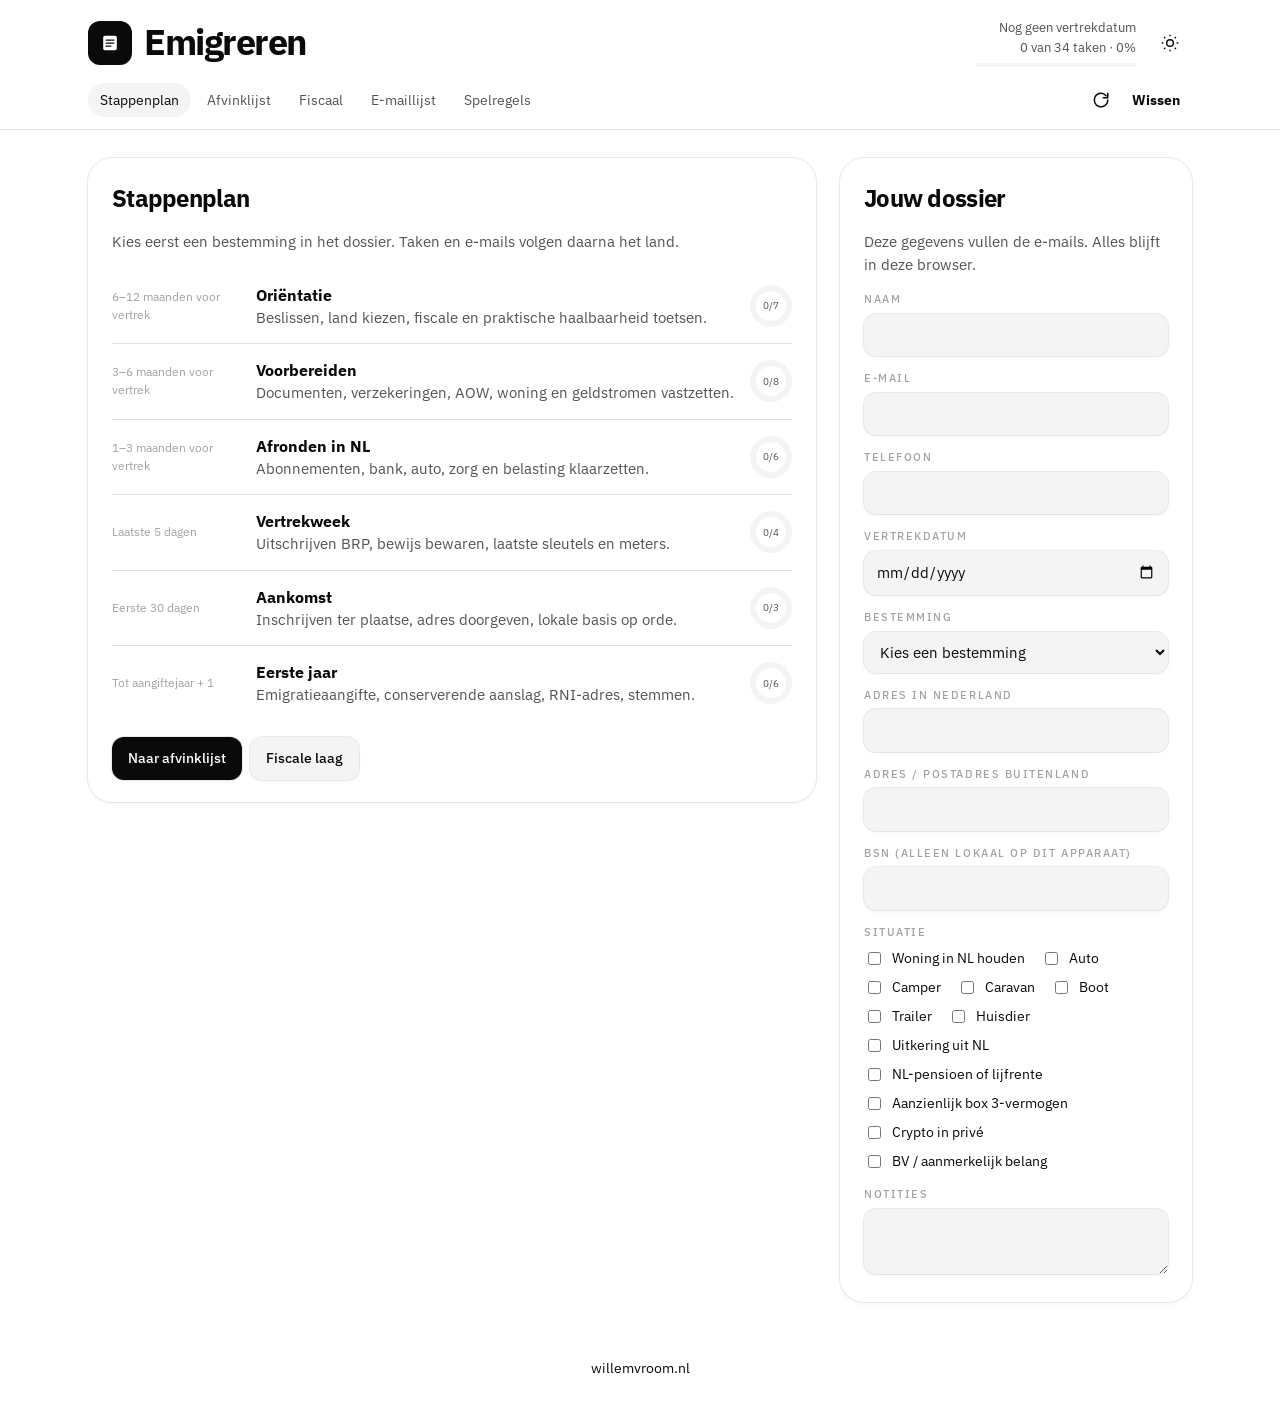
==== index.html @ e434f5fa "Trailer als apart RDW-voertuig naast de RIB" ====
<!DOCTYPE html>
<html lang="nl">
  <head>
    <meta charset="utf-8" />
    <meta name="viewport" content="width=device-width, initial-scale=1" />
    <title>Emigreren</title>
    <meta name="description" content="Stappenplan, afvinklijst en e-mails voor emigreren vanuit Nederland." />
    <meta name="theme-color" content="#ffffff" />
    <link rel="preconnect" href="https://fonts.googleapis.com" />
    <link rel="preconnect" href="https://fonts.gstatic.com" crossorigin />
    <link rel="stylesheet" href="https://fonts.googleapis.com/css2?family=IBM+Plex+Sans:ital,wght@0,400;0,500;0,600;0,700;0,900&display=swap" />
    <link rel="stylesheet" href="styles.css?v=15" />
    <script>
      try {
        if (localStorage.getItem("emigreren-theme") === "dark") {
          document.documentElement.classList.add("dark");
          document.documentElement.style.colorScheme = "dark";
        }
      } catch (e) {}
    </script>
  </head>
  <body>
    <header class="app-header">
      <div class="header-row">
        <div class="brand">
          <span class="mark" aria-hidden="true">
            <svg width="20" height="20" viewBox="0 0 20 20" fill="none">
              <rect x="3.2" y="2.8" width="13.6" height="14.4" rx="1.6" fill="var(--primary-fg)"/>
              <path d="M6.2 7.2h7.6M6.2 10.2h7.6M6.2 13.2h4.6" stroke="var(--primary)" stroke-width="1.3" stroke-linecap="round"/>
            </svg>
          </span>
          <h1>Emigreren</h1>
        </div>
        <div class="header-meta">
          <div class="progress-meta">
            <div id="progress-days">—</div>
            <div id="progress-label">—</div>
            <div class="progress-bar"><span></span></div>
          </div>
          <button class="icon-btn" id="theme-toggle" type="button" aria-label="Thema">
            <svg class="icon-sun" width="20" height="20" viewBox="0 0 24 24" fill="none" stroke="currentColor" stroke-width="1.75">
              <circle cx="12" cy="12" r="4"/><path d="M12 2v2M12 20v2M4.9 4.9l1.4 1.4M17.7 17.7l1.4 1.4M2 12h2M20 12h2M4.9 19.1l1.4-1.4M17.7 6.3l1.4-1.4"/>
            </svg>
            <svg class="icon-moon" width="20" height="20" viewBox="0 0 24 24" fill="none" stroke="currentColor" stroke-width="1.75" style="display:none">
              <path d="M21 14.3A8.5 8.5 0 1 1 9.7 3a7 7 0 0 0 11.3 11.3z"/>
            </svg>
          </button>
        </div>
      </div>
      <nav class="tabs">
        <button data-tab="plan" class="active">Stappenplan</button>
        <button data-tab="lijst">Afvinklijst</button>
        <button data-tab="fiscaal">Fiscaal</button>
        <button data-tab="mail">E-maillijst</button>
        <button data-tab="info">Spelregels</button>
        <span class="tab-actions">
          <button class="tab-icon" id="reload-app" type="button" title="Vernieuwen" aria-label="Vernieuwen">
            <svg width="18" height="18" viewBox="0 0 24 24" fill="none" stroke="currentColor" stroke-width="2" stroke-linecap="round" stroke-linejoin="round" aria-hidden="true">
              <path d="M21 12a9 9 0 1 1-2.2-5.8"/>
              <path d="M21 3v6h-6"/>
            </svg>
          </button>
          <button class="tab-reset" id="reset-data" type="button">Wissen</button>
        </span>
      </nav>
    </header>
    <main id="view"></main>
    <p class="site-footer"><a href="https://www.willemvroom.nl" target="_blank" rel="noopener">willemvroom.nl</a></p>
    <script src="data.js?v=20"></script>
    <script src="fiscal.js?v=20"></script>
    <script src="app.js?v=20"></script>
  </body>
</html>
---- styles.css ----
:root {
  --bg: #ffffff;
  --surface: #ffffff;
  --surface-2: #f4f4f5;
  --surface-3: #e4e4e7;
  --fg: #0a0a0a;
  --fg-muted: #52525b;
  --fg-subtle: #a1a1aa;
  --primary: #0a0a0a;
  --primary-fg: #ffffff;
  --border: color-mix(in oklab, #0a0a0a 12%, transparent);
  --ring: #0a0a0a;
  --shadow: 0 0 0 1px rgba(10, 10, 10, 0.08), 0 1px 2px -1px rgba(10, 10, 10, 0.04), 0 2px 6px 0 rgba(10, 10, 10, 0.03);
  --sans: "IBM Plex Sans", "Segoe UI", system-ui, sans-serif;
  --radius: 16px;
  --radius-lg: 24px;
  --ease: cubic-bezier(0.23, 1, 0.32, 1);
}

html.dark {
  --bg: #0a0a0a;
  --surface: #0a0a0a;
  --surface-2: #18181b;
  --surface-3: #27272a;
  --fg: #fafafa;
  --fg-muted: #a1a1aa;
  --fg-subtle: #71717a;
  --primary: #fafafa;
  --primary-fg: #0a0a0a;
  --border: color-mix(in oklab, #fafafa 14%, transparent);
  --ring: #fafafa;
  --shadow: 0 0 0 1px rgba(255, 255, 255, 0.1);
  color-scheme: dark;
}

* { box-sizing: border-box; }
html, body { margin: 0; padding: 0; }
html {
  -webkit-font-smoothing: antialiased;
  -moz-osx-font-smoothing: grayscale;
}
body {
  font-family: var(--sans);
  background: var(--bg);
  color: var(--fg);
  line-height: 1.5;
  min-height: 100vh;
}
h1, h2, h3 { text-wrap: balance; font-weight: 900; }

.app-header {
  position: sticky;
  top: 0;
  z-index: 30;
  border-bottom: 1px solid var(--border);
  background: var(--bg);
}
.header-row {
  max-width: 72rem;
  margin: 0 auto;
  padding: 18px 24px 16px;
  display: flex;
  align-items: center;
  justify-content: space-between;
  gap: 16px;
}
.brand {
  display: flex;
  align-items: center;
  gap: 12px;
  min-width: 0;
}
.mark {
  width: 44px;
  height: 44px;
  border-radius: 12px;
  background: var(--primary);
  color: var(--primary-fg);
  display: grid;
  place-items: center;
  flex-shrink: 0;
}
.mark svg { display: block; }
.brand h1 {
  margin: 0;
  font-size: clamp(1.6rem, 3vw, 2.25rem);
  letter-spacing: -0.04em;
  line-height: 0.95;
  font-weight: 900;
}
.header-meta {
  display: flex;
  align-items: center;
  gap: 12px;
  flex-shrink: 0;
}
.progress-meta {
  text-align: right;
  font-size: 13px;
  color: var(--fg-muted);
}
.progress-bar {
  width: 160px;
  height: 4px;
  background: var(--surface-2);
  border-radius: 99px;
  overflow: hidden;
  margin-left: auto;
  margin-top: 6px;
}
.progress-bar span {
  display: block;
  height: 100%;
  background: var(--fg);
  width: 0%;
}

.icon-btn {
  width: 44px;
  height: 44px;
  border: 0;
  background: transparent;
  color: var(--fg);
  display: inline-flex;
  align-items: center;
  justify-content: center;
  cursor: pointer;
  border-radius: 12px;
}
.icon-btn:hover { background: var(--surface-2); }

nav.tabs {
  max-width: 72rem;
  margin: 0 auto;
  padding: 0 24px 12px;
  display: flex;
  gap: 4px;
  overflow-x: auto;
}
nav.tabs button {
  background: none;
  border: 0;
  border-radius: 999px;
  padding: 6px 12px;
  font: inherit;
  font-size: 14px;
  color: var(--fg-muted);
  cursor: pointer;
  white-space: nowrap;
}
nav.tabs button:hover {
  background: var(--surface-2);
  color: var(--fg);
}
nav.tabs button.active {
  color: var(--fg);
  background: var(--surface-2);
}
nav.tabs .tab-actions {
  margin-left: auto;
  display: flex;
  align-items: center;
  gap: 2px;
}
nav.tabs .tab-reset {
  font-weight: 700;
  color: var(--fg);
}
nav.tabs .tab-icon {
  width: 34px;
  height: 34px;
  padding: 0;
  display: inline-flex;
  align-items: center;
  justify-content: center;
  color: var(--fg);
}

main { padding: 28px 24px 48px; max-width: 72rem; margin: 0 auto; }

.grid-2 {
  display: grid;
  grid-template-columns: minmax(0, 1fr) minmax(18rem, 22rem);
  gap: 24px;
  align-items: start;
}
.card {
  background: var(--surface);
  border-radius: var(--radius-lg);
  padding: 22px 24px;
  box-shadow: var(--shadow);
}
.card h2 {
  font-size: 1.5rem;
  letter-spacing: -0.03em;
  margin: 0 0 8px;
}
.muted { color: var(--fg-muted); font-size: 15px; }
.tiny { font-size: 12px; color: var(--fg-subtle); }

label.field {
  display: block;
  font-size: 11px;
  font-weight: 500;
  letter-spacing: 0.14em;
  text-transform: uppercase;
  color: var(--fg-subtle);
  margin: 14px 0 6px;
}
input[type="text"], input[type="date"], input[type="email"], input[type="tel"], select, textarea {
  width: 100%;
  font: inherit;
  font-size: 15px;
  padding: 10px 12px;
  border: 0;
  border-radius: 12px;
  background: var(--surface-2);
  color: var(--fg);
  box-shadow: var(--shadow);
}
select.dest-select {
  height: auto;
  min-height: 0;
  padding: 10px 12px;
}
.checks {
  display: flex;
  flex-wrap: wrap;
  gap: 8px 16px;
  margin-top: 8px;
}
.checks label { font-size: 14px; display: flex; gap: 8px; align-items: center; color: var(--fg); }

button.btn, a.btn {
  display: inline-flex;
  align-items: center;
  justify-content: center;
  gap: 8px;
  background: var(--primary);
  color: var(--primary-fg);
  border: 0;
  border-radius: 12px;
  padding: 11px 16px;
  font: inherit;
  font-size: 14px;
  font-weight: 500;
  cursor: pointer;
  text-decoration: none;
  box-shadow: var(--shadow);
}
button.btn:hover, a.btn:hover { opacity: 0.92; }
button.btn.ghost, a.btn.ghost {
  background: var(--surface-2);
  color: var(--fg);
}
button.btn.small { padding: 8px 12px; font-size: 13px; height: 36px; }

.phase-list { display: flex; flex-direction: column; gap: 0; }
.phase {
  display: grid;
  grid-template-columns: 132px 1fr auto;
  gap: 12px;
  align-items: center;
  padding: 14px 0;
  border-bottom: 1px solid var(--border);
}
.phase:last-child { border-bottom: 0; }
.phase .when { font-size: 12px; color: var(--fg-subtle); }
.phase h3 { margin: 0; font-size: 16px; font-weight: 700; }
.donut {
  width: 42px; height: 42px; border-radius: 50%;
  background: conic-gradient(var(--fg) calc(var(--p) * 1%), var(--surface-2) 0);
  display: grid; place-items: center;
}
.donut span {
  width: 30px; height: 30px; border-radius: 50%;
  background: var(--surface);
  font-size: 10px;
  color: var(--fg-muted);
  display: grid; place-items: center;
}

.toolbar {
  display: flex; flex-wrap: wrap; gap: 8px;
  margin-bottom: 16px; align-items: center;
}
.chip {
  border: 0;
  background: var(--surface);
  box-shadow: var(--shadow);
  border-radius: 999px;
  padding: 6px 12px;
  font-size: 13px;
  cursor: pointer;
  color: var(--fg-muted);
}
.chip.on { background: var(--primary); color: var(--primary-fg); box-shadow: none; }

.task {
  background: var(--surface);
  box-shadow: var(--shadow);
  border-radius: 16px;
  padding: 14px 16px;
  margin-bottom: 10px;
  display: grid;
  grid-template-columns: 28px 1fr;
  gap: 10px;
}
.task.done { opacity: 0.55; }
.task.done h3 { text-decoration: line-through; }
.task h3 { margin: 0 0 4px; font-size: 16px; font-weight: 700; }
.task .meta { display: flex; gap: 8px; flex-wrap: wrap; margin: 6px 0; }
.tag {
  font-size: 11px;
  letter-spacing: 0.08em;
  text-transform: uppercase;
  background: var(--surface-2);
  border-radius: 999px;
  padding: 2px 8px;
  color: var(--fg-muted);
}
.task a { color: var(--fg); }
.task input[type="checkbox"] { width: 18px; height: 18px; margin-top: 3px; }

.email-list { display: grid; gap: 12px; }
.email-item {
  background: var(--surface);
  box-shadow: var(--shadow);
  border-radius: var(--radius-lg);
  padding: 18px 20px;
}
.email-item h3 { margin: 0 0 4px; font-size: 16px; }
.preview {
  white-space: pre-wrap;
  font-size: 14px;
  background: var(--surface-2);
  border-radius: 12px;
  padding: 14px;
  margin-top: 12px;
  max-height: 280px;
  overflow: auto;
}
.row-actions { display: flex; gap: 8px; flex-wrap: wrap; margin-top: 16px; }

.text-btn {
  height: 44px;
  padding: 0 12px;
  border: 0;
  background: transparent;
  color: var(--fg);
  font: inherit;
  font-size: 14px;
  cursor: pointer;
  border-radius: 12px;
}
.text-btn:hover { background: var(--surface-2); }
.site-link {
  color: var(--fg);
  text-decoration: none;
  font-size: 14px;
  white-space: nowrap;
}
.site-link:hover { text-decoration: underline; text-underline-offset: 2px; }
.site-footer {
  max-width: 72rem;
  margin: 0 auto;
  padding: 8px 24px 48px;
  text-align: center;
  font-size: 14px;
}
.site-footer a { color: var(--fg); text-decoration: none; }
.site-footer a:hover { text-decoration: underline; text-underline-offset: 2px; }

.callout {
  border-left: 2px solid var(--fg);
  background: var(--surface-2);
  padding: 12px 14px;
  border-radius: 0 12px 12px 0;
  margin: 12px 0;
  font-size: 14px;
}
.callout strong { display: block; margin-bottom: 4px; }

table.grid {
  width: 100%;
  border-collapse: collapse;
  font-size: 14px;
  margin: 12px 0 4px;
}
table.grid th, table.grid td {
  text-align: left;
  vertical-align: top;
  padding: 10px 8px;
  border-bottom: 1px solid var(--border);
}
table.grid th {
  font-size: 11px;
  text-transform: uppercase;
  letter-spacing: 0.1em;
  color: var(--fg-subtle);
  font-weight: 600;
}

.fiscal-stack { display: flex; flex-direction: column; gap: 16px; }
.tie-list label { display: flex; gap: 10px; align-items: flex-start; font-size: 14px; margin: 8px 0; }
.risk {
  margin-top: 12px;
  padding: 12px 14px;
  border-radius: 12px;
  font-size: 14px;
  background: var(--surface-2);
}

@media (max-width: 800px) {
  .grid-2, .phase { grid-template-columns: 1fr; }
  .header-row, nav.tabs, main, .disclaimer, .site-footer { padding-left: 16px; padding-right: 16px; }
  .progress-bar { display: none; }
}
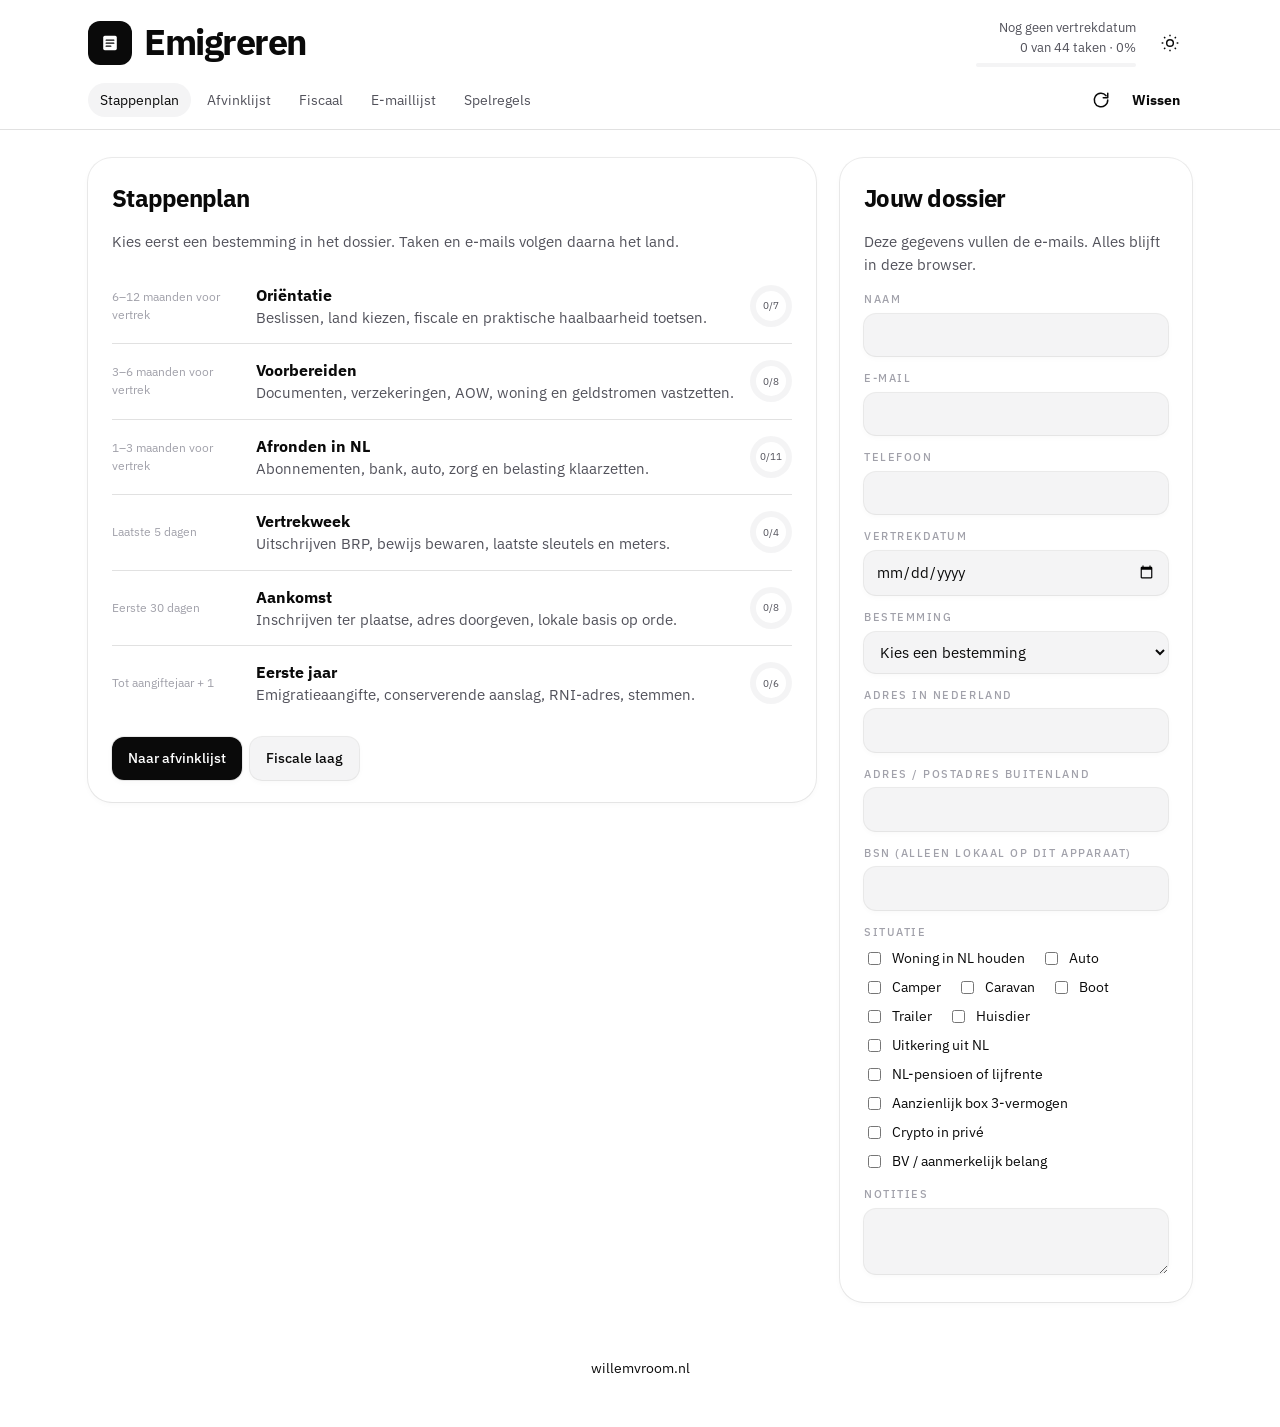
==== commit 9d70a0e8: "Voertuigtaken altijd zichtbaar in de afvinklijst" ====
--- a/index.html
+++ b/index.html
@@ -66,8 +66,8 @@
     </header>
     <main id="view"></main>
     <p class="site-footer"><a href="https://www.willemvroom.nl" target="_blank" rel="noopener">willemvroom.nl</a></p>
-    <script src="data.js?v=20"></script>
-    <script src="fiscal.js?v=20"></script>
-    <script src="app.js?v=20"></script>
+    <script src="data.js?v=21"></script>
+    <script src="fiscal.js?v=21"></script>
+    <script src="app.js?v=21"></script>
   </body>
 </html>
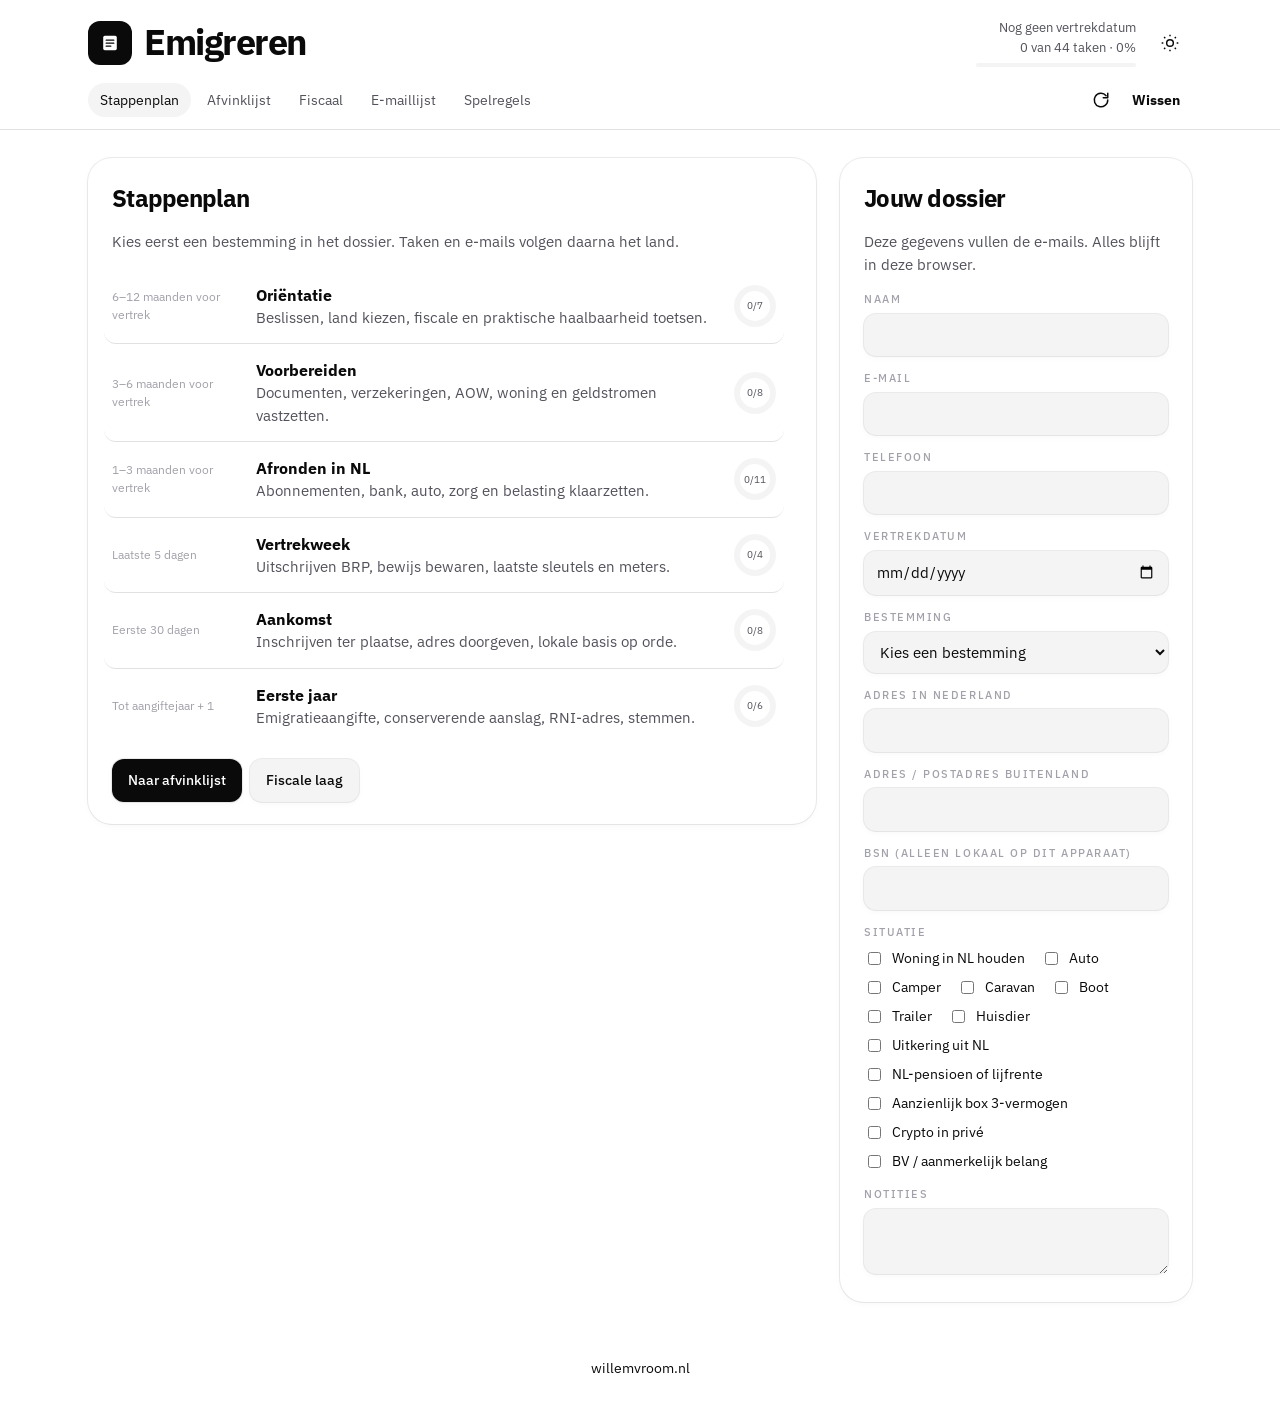
==== commit a8b138ed: "Fases in stappenplan openen de afvinklijst" ====
--- a/index.html
+++ b/index.html
@@ -9,7 +9,7 @@
     <link rel="preconnect" href="https://fonts.googleapis.com" />
     <link rel="preconnect" href="https://fonts.gstatic.com" crossorigin />
     <link rel="stylesheet" href="https://fonts.googleapis.com/css2?family=IBM+Plex+Sans:ital,wght@0,400;0,500;0,600;0,700;0,900&display=swap" />
-    <link rel="stylesheet" href="styles.css?v=15" />
+    <link rel="stylesheet" href="styles.css?v=23" />
     <script>
       try {
         if (localStorage.getItem("emigreren-theme") === "dark") {
@@ -66,8 +66,8 @@
     </header>
     <main id="view"></main>
     <p class="site-footer"><a href="https://www.willemvroom.nl" target="_blank" rel="noopener">willemvroom.nl</a></p>
-    <script src="data.js?v=21"></script>
-    <script src="fiscal.js?v=21"></script>
-    <script src="app.js?v=21"></script>
+    <script src="data.js?v=23"></script>
+    <script src="fiscal.js?v=23"></script>
+    <script src="app.js?v=23"></script>
   </body>
 </html>
--- a/styles.css
+++ b/styles.css
@@ -261,9 +261,19 @@
   grid-template-columns: 132px 1fr auto;
   gap: 12px;
   align-items: center;
-  padding: 14px 0;
+  padding: 14px 8px;
+  margin: 0 -8px;
+  border: 0;
   border-bottom: 1px solid var(--border);
-}
+  background: transparent;
+  color: inherit;
+  font: inherit;
+  text-align: left;
+  width: 100%;
+  cursor: pointer;
+  border-radius: 12px;
+}
+.phase:hover { background: var(--surface-2); }
 .phase:last-child { border-bottom: 0; }
 .phase .when { font-size: 12px; color: var(--fg-subtle); }
 .phase h3 { margin: 0; font-size: 16px; font-weight: 700; }
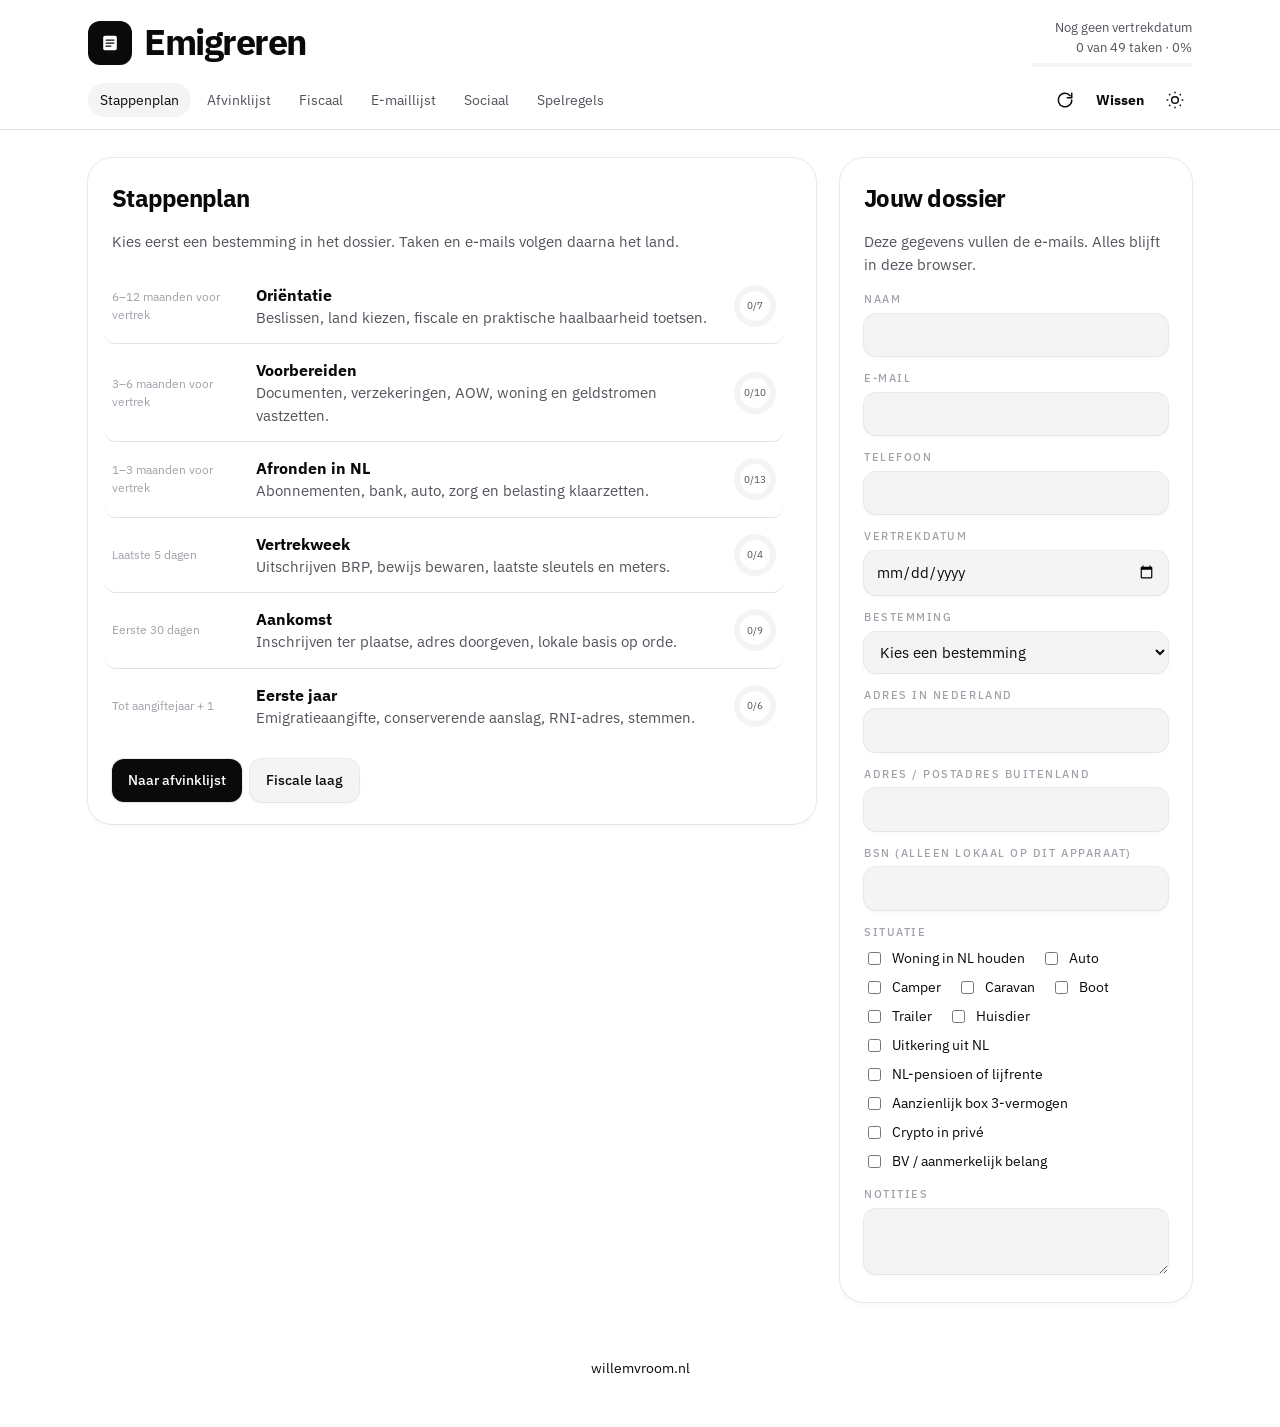
==== commit ef588b04: "Sync vanaf emigreren.grok.me v26 (tab Sociaal + nieuwere data/app/css)" ====
--- a/index.html
+++ b/index.html
@@ -9,7 +9,7 @@
     <link rel="preconnect" href="https://fonts.googleapis.com" />
     <link rel="preconnect" href="https://fonts.gstatic.com" crossorigin />
     <link rel="stylesheet" href="https://fonts.googleapis.com/css2?family=IBM+Plex+Sans:ital,wght@0,400;0,500;0,600;0,700;0,900&display=swap" />
-    <link rel="stylesheet" href="styles.css?v=23" />
+    <link rel="stylesheet" href="styles.css?v=26" />
     <script>
       try {
         if (localStorage.getItem("emigreren-theme") === "dark") {
@@ -37,14 +37,6 @@
             <div id="progress-label">—</div>
             <div class="progress-bar"><span></span></div>
           </div>
-          <button class="icon-btn" id="theme-toggle" type="button" aria-label="Thema">
-            <svg class="icon-sun" width="20" height="20" viewBox="0 0 24 24" fill="none" stroke="currentColor" stroke-width="1.75">
-              <circle cx="12" cy="12" r="4"/><path d="M12 2v2M12 20v2M4.9 4.9l1.4 1.4M17.7 17.7l1.4 1.4M2 12h2M20 12h2M4.9 19.1l1.4-1.4M17.7 6.3l1.4-1.4"/>
-            </svg>
-            <svg class="icon-moon" width="20" height="20" viewBox="0 0 24 24" fill="none" stroke="currentColor" stroke-width="1.75" style="display:none">
-              <path d="M21 14.3A8.5 8.5 0 1 1 9.7 3a7 7 0 0 0 11.3 11.3z"/>
-            </svg>
-          </button>
         </div>
       </div>
       <nav class="tabs">
@@ -52,6 +44,7 @@
         <button data-tab="lijst">Afvinklijst</button>
         <button data-tab="fiscaal">Fiscaal</button>
         <button data-tab="mail">E-maillijst</button>
+        <button data-tab="sociaal">Sociaal</button>
         <button data-tab="info">Spelregels</button>
         <span class="tab-actions">
           <button class="tab-icon" id="reload-app" type="button" title="Vernieuwen" aria-label="Vernieuwen">
@@ -61,13 +54,21 @@
             </svg>
           </button>
           <button class="tab-reset" id="reset-data" type="button">Wissen</button>
+          <button class="icon-btn" id="theme-toggle" type="button" aria-label="Thema">
+            <svg class="icon-sun" width="20" height="20" viewBox="0 0 24 24" fill="none" stroke="currentColor" stroke-width="1.75">
+              <circle cx="12" cy="12" r="4"/><path d="M12 2v2M12 20v2M4.9 4.9l1.4 1.4M17.7 17.7l1.4 1.4M2 12h2M20 12h2M4.9 19.1l1.4-1.4M17.7 6.3l1.4-1.4"/>
+            </svg>
+            <svg class="icon-moon" width="20" height="20" viewBox="0 0 24 24" fill="none" stroke="currentColor" stroke-width="1.75" style="display:none">
+              <path d="M21 14.3A8.5 8.5 0 1 1 9.7 3a7 7 0 0 0 11.3 11.3z"/>
+            </svg>
+          </button>
         </span>
       </nav>
     </header>
     <main id="view"></main>
     <p class="site-footer"><a href="https://www.willemvroom.nl" target="_blank" rel="noopener">willemvroom.nl</a></p>
-    <script src="data.js?v=23"></script>
-    <script src="fiscal.js?v=23"></script>
-    <script src="app.js?v=23"></script>
+    <script src="data.js?v=26"></script>
+    <script src="fiscal.js?v=26"></script>
+    <script src="app.js?v=26"></script>
   </body>
 </html>
--- a/styles.css
+++ b/styles.css
@@ -166,7 +166,8 @@
   font-weight: 700;
   color: var(--fg);
 }
-nav.tabs .tab-icon {
+nav.tabs .tab-icon,
+nav.tabs .icon-btn {
   width: 34px;
   height: 34px;
   padding: 0;
@@ -426,3 +427,27 @@
   .header-row, nav.tabs, main, .disclaimer, .site-footer { padding-left: 16px; padding-right: 16px; }
   .progress-bar { display: none; }
 }
+
+.person-form {
+  display: grid;
+  grid-template-columns: 1.4fr 0.9fr auto;
+  gap: 8px;
+  margin: 16px 0 8px;
+}
+.circle { margin-top: 18px; }
+.circle h3 { margin: 0 0 4px; font-size: 1rem; }
+.person {
+  display: grid;
+  grid-template-columns: 92px 1fr auto;
+  gap: 12px;
+  align-items: center;
+  padding: 10px 0;
+  border-bottom: 1px solid var(--border);
+}
+.person label { display: flex; gap: 8px; align-items: center; font-size: 13px; color: var(--fg-muted); }
+.person-actions { display: flex; gap: 6px; }
+.person.told strong { color: var(--fg-muted); text-decoration: line-through; }
+@media (max-width: 700px) {
+  .person-form, .person { grid-template-columns: 1fr; }
+}
+#media-form { grid-template-columns: 1fr auto; margin-top: 16px; }
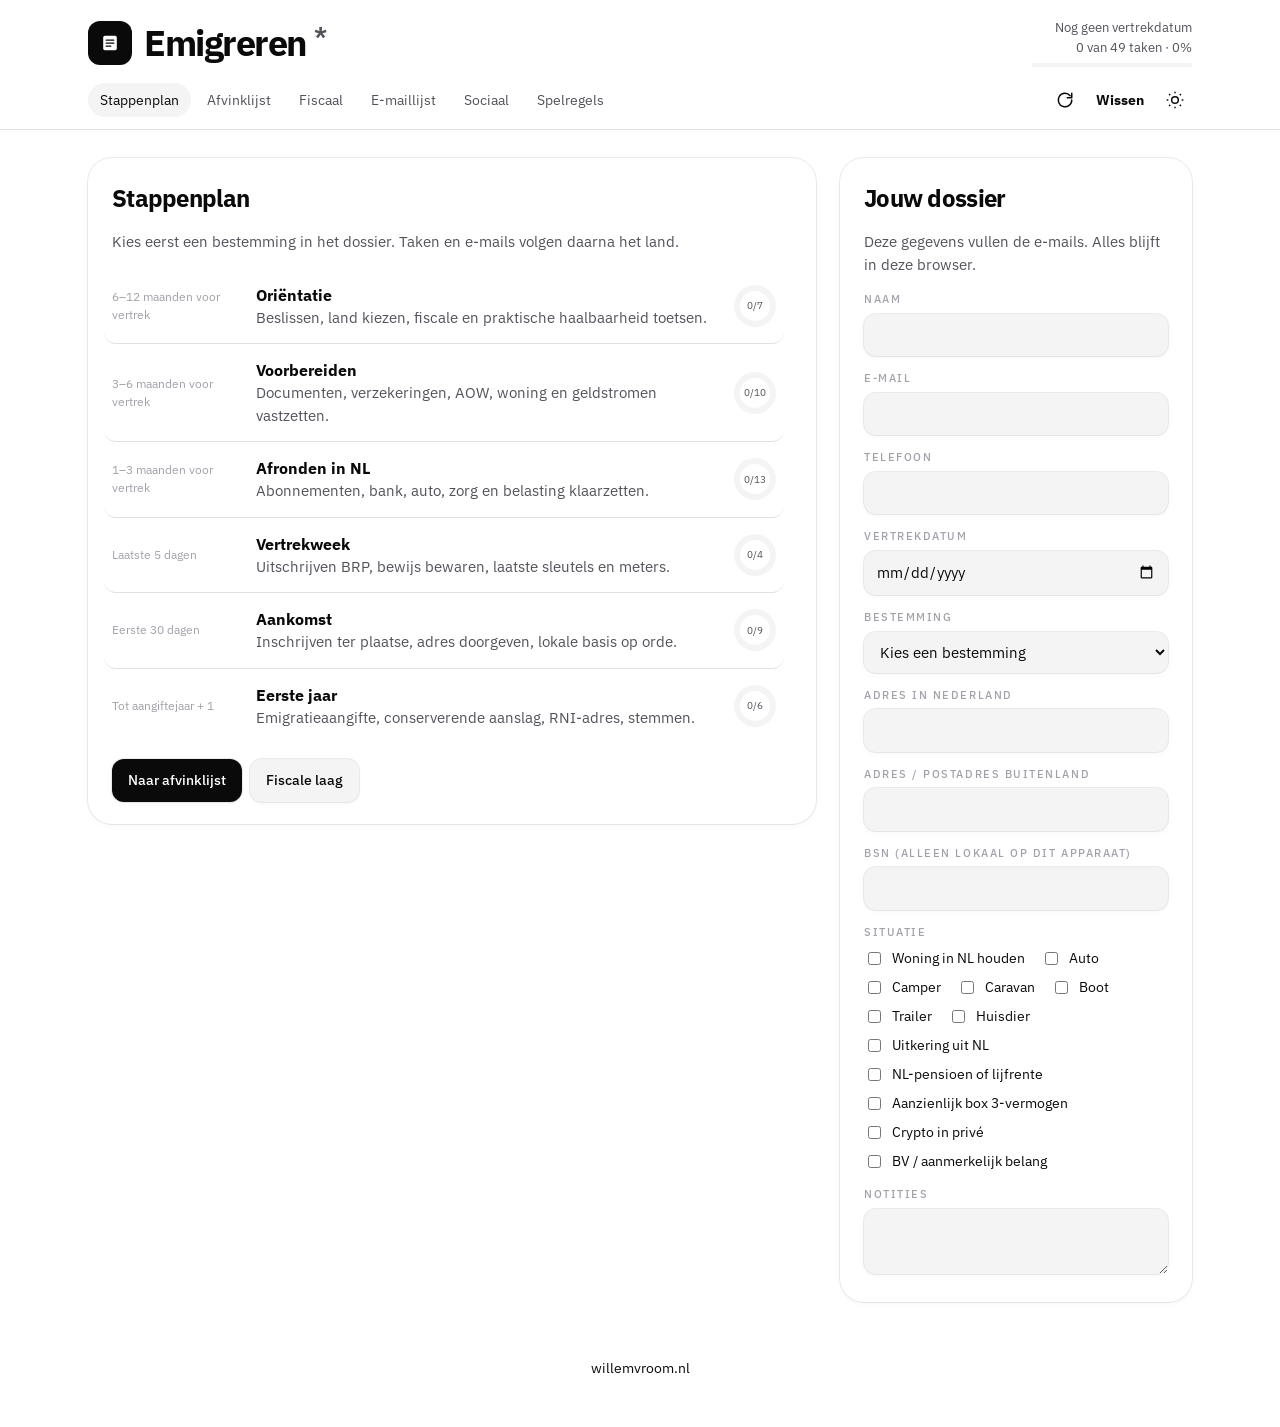
==== commit 3191852e: "Sterretje naast Emigreren in de header" ====
--- a/index.html
+++ b/index.html
@@ -9,7 +9,7 @@
     <link rel="preconnect" href="https://fonts.googleapis.com" />
     <link rel="preconnect" href="https://fonts.gstatic.com" crossorigin />
     <link rel="stylesheet" href="https://fonts.googleapis.com/css2?family=IBM+Plex+Sans:ital,wght@0,400;0,500;0,600;0,700;0,900&display=swap" />
-    <link rel="stylesheet" href="styles.css?v=26" />
+    <link rel="stylesheet" href="styles.css?v=27" />
     <script>
       try {
         if (localStorage.getItem("emigreren-theme") === "dark") {
@@ -29,7 +29,7 @@
               <path d="M6.2 7.2h7.6M6.2 10.2h7.6M6.2 13.2h4.6" stroke="var(--primary)" stroke-width="1.3" stroke-linecap="round"/>
             </svg>
           </span>
-          <h1>Emigreren</h1>
+          <h1>Emigreren <span class="title-star" aria-hidden="true">*</span></h1>
         </div>
         <div class="header-meta">
           <div class="progress-meta">
@@ -67,8 +67,8 @@
     </header>
     <main id="view"></main>
     <p class="site-footer"><a href="https://www.willemvroom.nl" target="_blank" rel="noopener">willemvroom.nl</a></p>
-    <script src="data.js?v=26"></script>
-    <script src="fiscal.js?v=26"></script>
-    <script src="app.js?v=26"></script>
+    <script src="data.js?v=27"></script>
+    <script src="fiscal.js?v=27"></script>
+    <script src="app.js?v=27"></script>
   </body>
 </html>
--- a/styles.css
+++ b/styles.css
@@ -88,6 +88,13 @@
   line-height: 0.95;
   font-weight: 900;
 }
+.brand h1 .title-star {
+  font-weight: 700;
+  font-size: 0.62em;
+  letter-spacing: 0;
+  color: var(--fg-muted);
+  vertical-align: super;
+}
 .header-meta {
   display: flex;
   align-items: center;
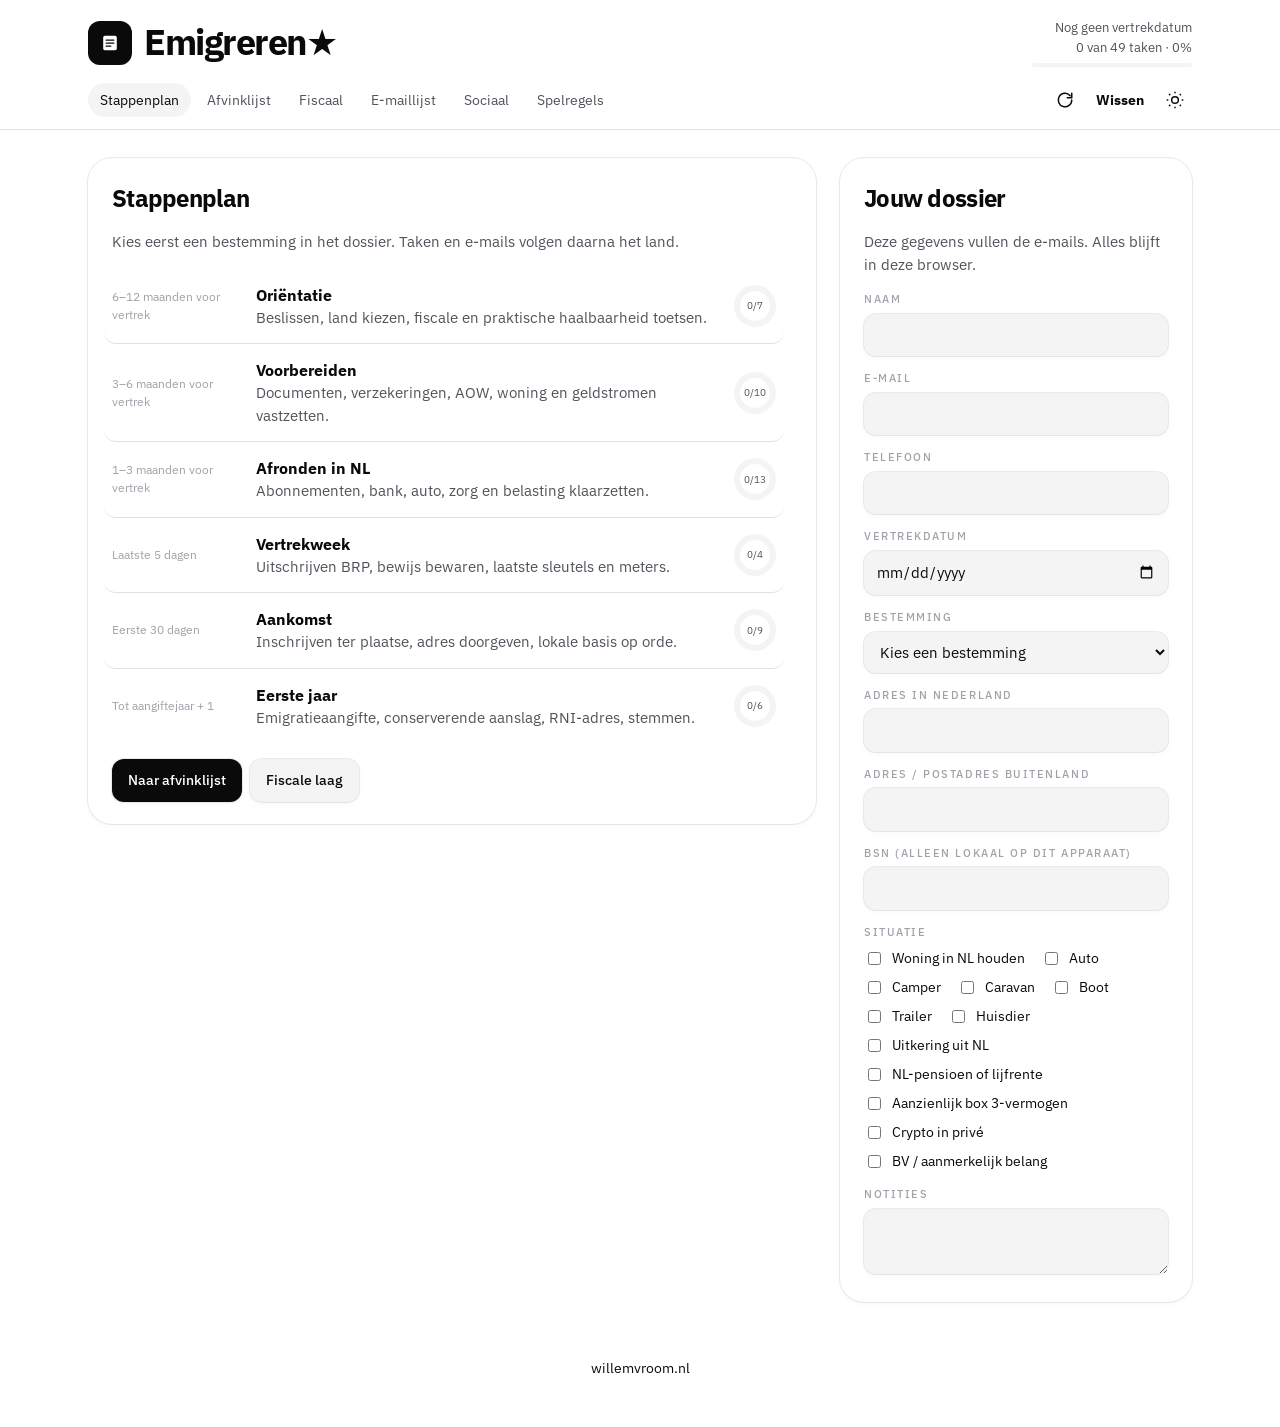
==== commit 484e1c10: "Duidelijke ster in de header: Emigreren★" ====
--- a/index.html
+++ b/index.html
@@ -9,7 +9,7 @@
     <link rel="preconnect" href="https://fonts.googleapis.com" />
     <link rel="preconnect" href="https://fonts.gstatic.com" crossorigin />
     <link rel="stylesheet" href="https://fonts.googleapis.com/css2?family=IBM+Plex+Sans:ital,wght@0,400;0,500;0,600;0,700;0,900&display=swap" />
-    <link rel="stylesheet" href="styles.css?v=27" />
+    <link rel="stylesheet" href="styles.css?v=28" />
     <script>
       try {
         if (localStorage.getItem("emigreren-theme") === "dark") {
@@ -29,7 +29,7 @@
               <path d="M6.2 7.2h7.6M6.2 10.2h7.6M6.2 13.2h4.6" stroke="var(--primary)" stroke-width="1.3" stroke-linecap="round"/>
             </svg>
           </span>
-          <h1>Emigreren <span class="title-star" aria-hidden="true">*</span></h1>
+          <h1>Emigreren★</h1>
         </div>
         <div class="header-meta">
           <div class="progress-meta">
@@ -67,8 +67,8 @@
     </header>
     <main id="view"></main>
     <p class="site-footer"><a href="https://www.willemvroom.nl" target="_blank" rel="noopener">willemvroom.nl</a></p>
-    <script src="data.js?v=27"></script>
-    <script src="fiscal.js?v=27"></script>
-    <script src="app.js?v=27"></script>
+    <script src="data.js?v=28"></script>
+    <script src="fiscal.js?v=28"></script>
+    <script src="app.js?v=28"></script>
   </body>
 </html>
--- a/styles.css
+++ b/styles.css
@@ -88,13 +88,6 @@
   line-height: 0.95;
   font-weight: 900;
 }
-.brand h1 .title-star {
-  font-weight: 700;
-  font-size: 0.62em;
-  letter-spacing: 0;
-  color: var(--fg-muted);
-  vertical-align: super;
-}
 .header-meta {
   display: flex;
   align-items: center;
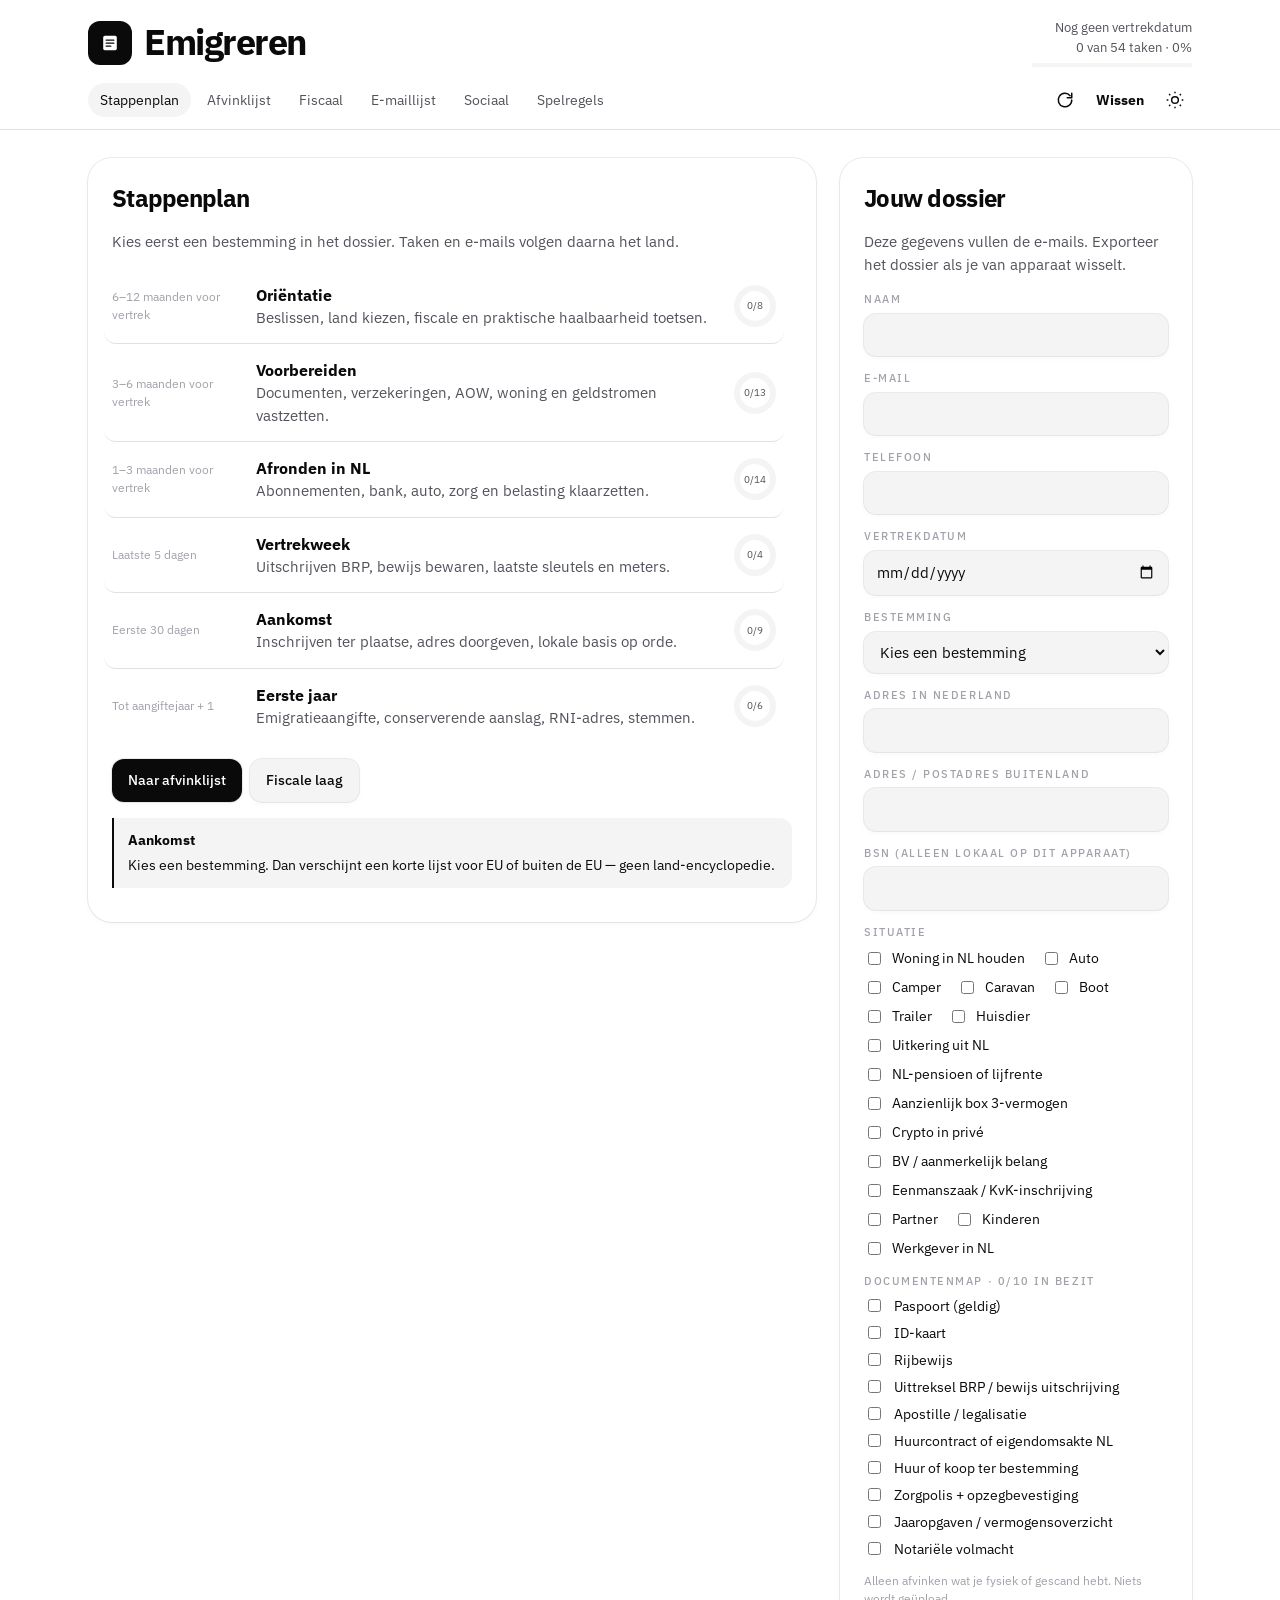
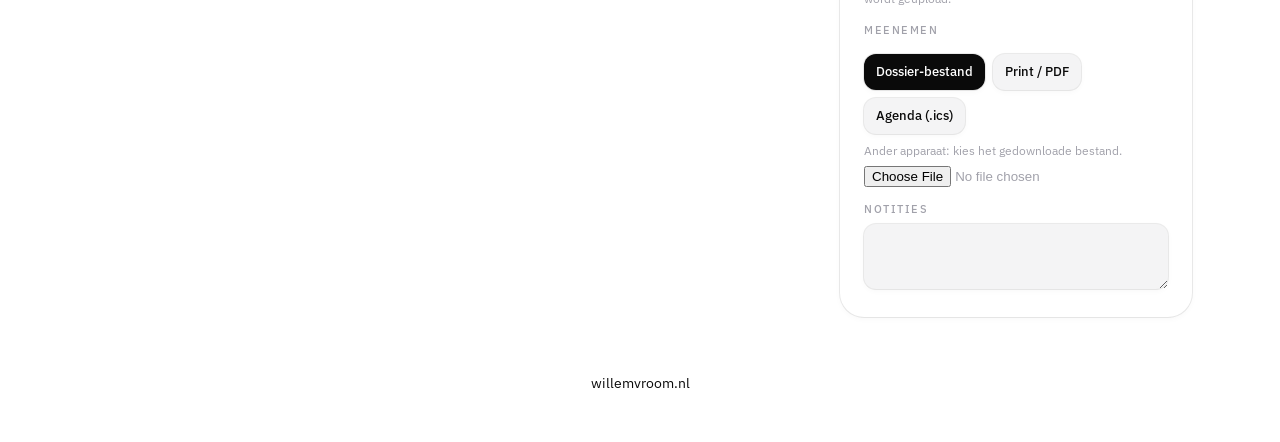
==== commit 07f93f6f: "Sync live grok.me: administratie, fiscaal, export, PWA, cijfers 2026" ====
--- a/index.html
+++ b/index.html
@@ -9,7 +9,7 @@
     <link rel="preconnect" href="https://fonts.googleapis.com" />
     <link rel="preconnect" href="https://fonts.gstatic.com" crossorigin />
     <link rel="stylesheet" href="https://fonts.googleapis.com/css2?family=IBM+Plex+Sans:ital,wght@0,400;0,500;0,600;0,700;0,900&display=swap" />
-    <link rel="stylesheet" href="styles.css?v=28" />
+    <link rel="stylesheet" href="styles.css?v=33" />
     <script>
       try {
         if (localStorage.getItem("emigreren-theme") === "dark") {
@@ -29,7 +29,7 @@
               <path d="M6.2 7.2h7.6M6.2 10.2h7.6M6.2 13.2h4.6" stroke="var(--primary)" stroke-width="1.3" stroke-linecap="round"/>
             </svg>
           </span>
-          <h1>Emigreren★</h1>
+          <h1>Emigreren</h1>
         </div>
         <div class="header-meta">
           <div class="progress-meta">
@@ -67,8 +67,8 @@
     </header>
     <main id="view"></main>
     <p class="site-footer"><a href="https://www.willemvroom.nl" target="_blank" rel="noopener">willemvroom.nl</a></p>
-    <script src="data.js?v=28"></script>
-    <script src="fiscal.js?v=28"></script>
-    <script src="app.js?v=28"></script>
+    <script src="data.js?v=33"></script>
+    <script src="fiscal.js?v=33"></script>
+    <script src="app.js?v=33"></script>
   </body>
 </html>
--- a/styles.css
+++ b/styles.css
@@ -232,6 +232,22 @@
 }
 .checks label { font-size: 14px; display: flex; gap: 8px; align-items: center; color: var(--fg); }
 
+.doc-list {
+  display: flex;
+  flex-direction: column;
+  gap: 6px;
+  margin: 4px 0 8px;
+}
+.doc-row {
+  display: flex;
+  gap: 10px;
+  align-items: flex-start;
+  font-size: 14px;
+  color: var(--fg);
+}
+.arrival-list { margin: 8px 0 0; padding-left: 1.1em; }
+.arrival-list li { margin: 4px 0; }
+
 button.btn, a.btn {
   display: inline-flex;
   align-items: center;
@@ -413,6 +429,15 @@
 }
 
 .fiscal-stack { display: flex; flex-direction: column; gap: 16px; }
+.money-grid {
+  display: grid;
+  grid-template-columns: 1fr 1fr;
+  gap: 0 16px;
+  margin-bottom: 8px;
+}
+@media (max-width: 800px) {
+  .money-grid { grid-template-columns: 1fr; }
+}
 .tie-list label { display: flex; gap: 10px; align-items: flex-start; font-size: 14px; margin: 8px 0; }
 .risk {
   margin-top: 12px;
@@ -424,6 +449,7 @@
 
 @media (max-width: 800px) {
   .grid-2, .phase { grid-template-columns: 1fr; }
+  .grid-2 .card-dossier { order: -1; }
   .header-row, nav.tabs, main, .disclaimer, .site-footer { padding-left: 16px; padding-right: 16px; }
   .progress-bar { display: none; }
 }
